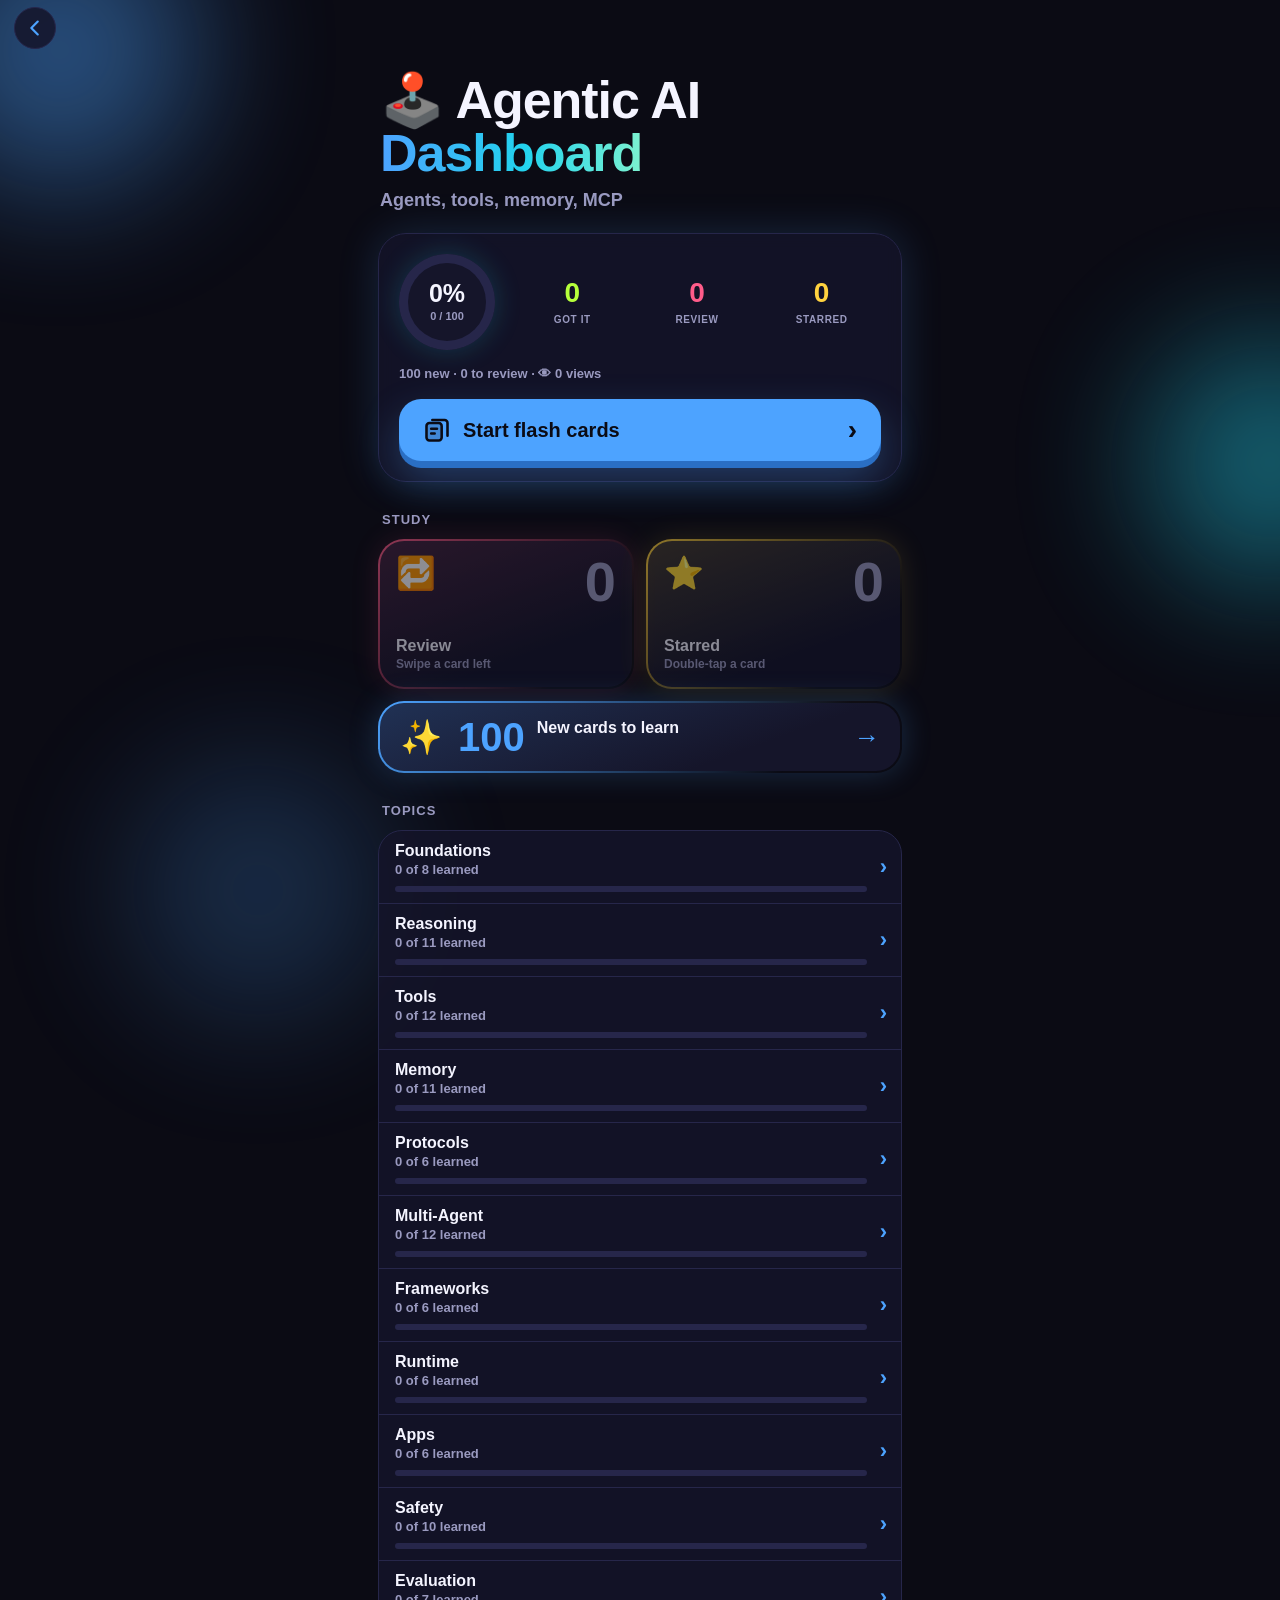
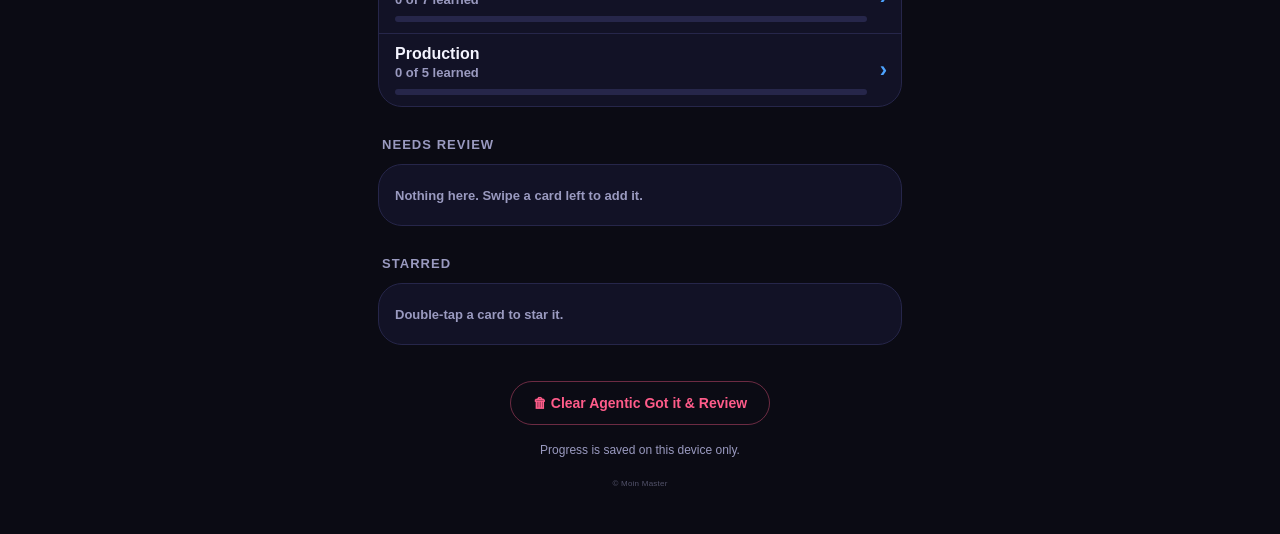
==== agentic/index.html @ 23fae5b1 "Add LLM Deck (100 cards)" ====
<!doctype html>
<html lang="en" class="hubhtml">
<head>
  <meta charset="utf-8">
  <meta name="viewport" content="width=device-width, initial-scale=1, viewport-fit=cover">
  <meta name="theme-color" content="#0b0b14">
  <meta name="apple-mobile-web-app-capable" content="yes">
  <meta name="mobile-web-app-capable" content="yes">
  <title>Agentic AI</title>
  <link rel="manifest" href="../manifest.json">
  <link rel="icon" href="../icon.svg" type="image/svg+xml">
  <link rel="apple-touch-icon" href="../icon.svg">
  <link rel="stylesheet" href="../style.css?v=19">
  <link rel="stylesheet" href="../hub.css?v=19">
</head>
<body class="hub has-navbar" data-deck="agentic" data-theme="blue">
  <div class="blob b1"></div>
  <div class="blob b2"></div>
  <div class="blob b3"></div>

  <header class="navbar">
    <a class="nav-back" href="../index.html" aria-label="Back to home">
      <svg viewBox="0 0 24 24" fill="none" stroke="currentColor" stroke-width="2.4" stroke-linecap="round" stroke-linejoin="round"><path d="M15 5l-7 7 7 7"/></svg>
    </a>
    <span class="nav-title">Agentic AI</span>
    <span></span>
  </header>

  <main class="app-main">
    <header class="large">
      <h1 class="hero">🕹️ Agentic AI <span class="grad">Dashboard</span></h1>
      <p class="sub">Agents, tools, memory, MCP</p>
    </header>

    <div class="summary">
      <div class="sum-top">
        <div id="ring" class="ring" style="--p:0%"><div><b id="bigPct">0%</b><span id="bigSub">0 / 0</span></div></div>
        <div class="nums">
          <div class="k"><b id="sKnown">0</b><span>Got it</span></div>
          <div class="r"><b id="sReview">0</b><span>Review</span></div>
          <div class="s"><b id="sStar">0</b><span>Starred</span></div>
        </div>
      </div>
      <p id="sumLine" class="sum-line"></p>
      <a id="cta" class="primary" href="agentic-flash-card.html"><span class="p-left"><svg class="p-ico" viewBox="0 0 24 24" fill="none" stroke="currentColor" stroke-width="2.2" stroke-linecap="round" stroke-linejoin="round" aria-hidden="true"><path d="M8 3.5h10.5A2.5 2.5 0 0 1 21 6v11"/><rect x="3" y="6" width="13" height="15" rx="2.5" fill="currentColor" fill-opacity=".18"/><path d="M7 11h5M7 15h3"/></svg><span id="ctaText">Start flash cards</span></span><span>›</span></a>
    </div>

    <h2 class="gh">Study</h2>
    <div class="study-grid">
      <a id="studyReview" class="stile" href="agentic-flash-card.html?mode=review" style="--c:#ff5c8a">
        <span class="s-emoji">🔁</span>
        <b id="reviewNum">0</b>
        <span class="s-label">Review</span>
        <em id="reviewHint">Swipe a card left</em>
      </a>
      <a id="studyStar" class="stile" href="agentic-flash-card.html?mode=starred" style="--c:#ffd23f">
        <span class="s-emoji">⭐</span>
        <b id="starNum">0</b>
        <span class="s-label">Starred</span>
        <em id="starHint">Double-tap a card</em>
      </a>
      <a id="studyNew" class="stile wide" href="agentic-flash-card.html" style="--c:#4da3ff">
        <span class="s-emoji">✨</span>
        <span class="s-mid"><b id="newNum">0</b><span class="s-label">New cards to learn</span></span>
        <span class="s-go">→</span>
      </a>
    </div>

    <h2 class="gh">Topics</h2>
    <div id="topics" class="group"></div>

    <h2 class="gh">Needs review</h2>
    <div id="reviewList" class="group"></div>

    <h2 class="gh">Starred</h2>
    <div id="starList" class="group"></div>

    <button id="clear" class="clear" type="button">🗑 Clear Agentic Got it &amp; Review</button>
    <p class="note">Progress is saved on this device only.</p>
    <footer class="foot">© Moin Master</footer>
  </main>

  <script src="../data/decks.js?v=19"></script>
  <script src="../data/agentic.js?v=19"></script>
  <script src="../dashboard.js?v=19"></script>
</body>
</html>
---- style.css ----
:root {
  --bg: #0b0b14;
  --card: #15152a;
  --card-edge: #26264a;
  --text: #f4f4ff;
  --muted: #9a9ac0;
  --purple: #a78bfa;
  --lime: #b6ff3b;
  --pink: #ff5c8a;
  --yellow: #ffd23f;
  --on-accent: #0b0b14;
  /* theme: decorative colours (blobs, headline gradient, main button, ring) */
  --t1: #a78bfa;
  --t2: #ff5c8a;
  --t3: #ffd23f;
  --cta: #b6ff3b;
  --cta-dark: #7fb81f;
  --ring: #b6ff3b;
}

/* amber theme (LLM) */
body[data-theme="amber"] {
  --purple: #ffb020;
  --t1: #ffb020;
  --t2: #ff7a45;
  --t3: #ffd966;
  --cta: #ffb020;
  --cta-dark: #b77700;
  --ring: #ff7a45;
}

/* blue theme (Agentic AI) */
body[data-theme="blue"] {
  --purple: #4da3ff;
  --t1: #4da3ff;
  --t2: #22d3ee;
  --t3: #7cf2d0;
  --cta: #4da3ff;
  --cta-dark: #2a6fc4;
  --ring: #22d3ee;
}

* { box-sizing: border-box; margin: 0; padding: 0; -webkit-tap-highlight-color: transparent; }

html, body {
  height: 100%;
  background: var(--bg);
  color: var(--text);
  font-family: -apple-system, BlinkMacSystemFont, "Segoe UI", Roboto, Inter, sans-serif;
  overflow: hidden;
}

/* top bar */
.top {
  position: fixed; top: 0; left: 0; right: 0; z-index: 10;
  padding: calc(env(safe-area-inset-top) + 12px) 20px 10px;
  background: linear-gradient(var(--bg) 70%, transparent);
}
.top-row { display: flex; justify-content: space-between; align-items: center; margin-bottom: 8px; }
.deck { font-weight: 800; font-size: 15px; letter-spacing: .04em; color: var(--purple); }
.counter { font-size: 13px; color: var(--muted); font-variant-numeric: tabular-nums; }
.bar { height: 6px; background: var(--card-edge); border-radius: 99px; overflow: hidden; }
.bar-fill {
  height: 100%; width: 0%;
  background: linear-gradient(90deg, var(--purple), var(--lime));
  border-radius: 99px; transition: width .3s ease;
}

/* vertical snap feed */
.feed {
  height: 100dvh;
  overflow-y: scroll;
  scroll-snap-type: y mandatory;
  scrollbar-width: none;
  overscroll-behavior: contain;
}
.feed::-webkit-scrollbar { display: none; }

.slide {
  height: 100dvh;
  scroll-snap-align: start;
  scroll-snap-stop: always;
  display: flex; align-items: center; justify-content: center;
  padding: calc(env(safe-area-inset-top) + 64px) 12px calc(env(safe-area-inset-bottom) + 22px);
}

.foot {
  position: fixed; left: 0; right: 0; bottom: calc(env(safe-area-inset-bottom) + 5px);
  z-index: 10; text-align: center; pointer-events: none;
  font-size: 8px; letter-spacing: .03em; color: var(--muted); opacity: .5;
}

.card {
  position: relative;
  display: flex; flex-direction: column;
  width: 100%; max-width: 520px; height: 100%;
  overflow-y: auto;
  background: var(--card);
  border: 1.5px solid var(--card-edge);
  border-radius: 28px;
  padding: 26px 22px 22px;
  box-shadow: 0 0 40px color-mix(in srgb, var(--purple) 14%, transparent);
  touch-action: pan-y;
  user-select: none; -webkit-user-select: none;
  transition: transform .25s ease, box-shadow .25s ease, border-color .25s ease;
  will-change: transform;
  scrollbar-width: none;
}
.card::-webkit-scrollbar { display: none; }
.card.dragging { transition: none; }
.card.right { border-color: var(--lime); box-shadow: 0 0 40px rgba(182, 255, 59, .3); }
.card.left  { border-color: var(--pink); box-shadow: 0 0 40px rgba(255, 92, 138, .3); }
.card.done  { opacity: .55; }

.tag {
  display: inline-block;
  font-size: 12px; font-weight: 700; letter-spacing: .05em; text-transform: uppercase;
  color: var(--bg); background: var(--purple);
  padding: 5px 12px; border-radius: 99px; margin-bottom: 16px;
}
.term { font-size: 32px; line-height: 1.12; font-weight: 800; margin-bottom: 18px; }

.label { font-size: 13px; font-weight: 800; letter-spacing: .05em; margin: 18px 0 8px; }
.label.why { color: var(--yellow); }
.label.eg  { color: var(--lime); }

.explain { font-size: 19px; line-height: 1.5; }
.example { list-style: none; }
.example li {
  position: relative; padding-left: 20px; margin-bottom: 10px;
  font-size: 17px; line-height: 1.45; color: #dcdcf5;
}
strong { color: var(--yellow); font-weight: 800; }
.example strong { color: var(--lime); }
.example li::before { content: "▸"; position: absolute; left: 0; color: var(--lime); }

.stamp {
  position: absolute; top: 18px; right: 18px;
  font-weight: 900; font-size: 15px; letter-spacing: .05em;
  padding: 4px 10px; border-radius: 10px; border: 2px solid; opacity: 0;
  transform: rotate(8deg); transition: opacity .15s;
}
.stamp.know { color: var(--lime); border-color: var(--lime); }
.stamp.again { color: var(--pink); border-color: var(--pink); left: 18px; right: auto; transform: rotate(-8deg); }
.card.right .stamp.know, .card.left .stamp.again { opacity: 1; }
.card.done.is-known .stamp.know, .card.done.is-review .stamp.again { opacity: 1; }

/* hints row */
.hints {
  display: flex; justify-content: space-between; align-items: center;
  margin-top: auto; padding-top: 20px; font-size: 13px; font-weight: 700; color: var(--muted);
}
.hints .l { color: var(--pink); }
.hints .r { color: var(--lime); }
.hints .u { color: var(--muted); }

/* end card */
.end { text-align: center; justify-content: center; }
.end .term { font-size: 28px; }
.stats { display: flex; gap: 12px; margin: 18px 0; }
.stat { flex: 1; border-radius: 18px; padding: 14px 8px; background: var(--bg); border: 1.5px solid var(--card-edge); }
.stat b { display: block; font-size: 30px; }
.stat.k b { color: var(--lime); }
.stat.r b { color: var(--pink); }
.stat span { font-size: 12px; color: var(--muted); font-weight: 700; }
.btn {
  display: block; width: 100%; margin-top: 10px; padding: 14px;
  font-size: 16px; font-weight: 800; border: 0; border-radius: 16px; cursor: pointer;
  background: var(--purple); color: var(--bg);
}
.btn.ghost { background: transparent; color: var(--text); border: 1.5px solid var(--card-edge); }
.btn[disabled] { opacity: .35; }

.msg { text-align: center; color: var(--muted); padding: 40vh 24px 0; font-size: 16px; }

@media (min-width: 700px) {
  .term { font-size: 36px; }
}

/* back link in deck header */
.deck-wrap { display: flex; align-items: center; gap: 12px; }
.back { color: var(--text); text-decoration: none; font-size: 20px; font-weight: 800; padding: 2px 8px 2px 0; }

/* star (double-tap) */
.tag-row { display: flex; align-items: center; justify-content: space-between; margin-bottom: 16px; }
.tag-row .tag { margin-bottom: 0; }
.star-badge { font-size: 22px; opacity: 0; transform: scale(.5); transition: opacity .2s, transform .2s; }
.card.starred .star-badge { opacity: 1; transform: scale(1); }
.card.starred { border-color: var(--yellow); }
.star-pop {
  position: absolute; top: 50%; left: 50%; font-size: 90px; pointer-events: none; z-index: 5;
  transform: translate(-50%, -50%) scale(.4); opacity: 0; animation: starpop .6s ease-out;
}
.star-pop.off { filter: grayscale(1); }
@keyframes starpop {
  0% { opacity: 0; transform: translate(-50%, -50%) scale(.4); }
  35% { opacity: 1; transform: translate(-50%, -50%) scale(1.15); }
  100% { opacity: 0; transform: translate(-50%, -60%) scale(1); }
}

.back {
  display: inline-grid; place-items: center; width: 40px; height: 40px; border-radius: 50%;
  color: var(--text); text-decoration: none; background: rgba(21,21,42,.85); border: 1.5px solid var(--card-edge);
}
.back svg { width: 22px; height: 22px; color: var(--cta); }
.back:active { transform: scale(.94); }

.tag-right { display: flex; align-items: center; gap: 10px; }
.views { font-size: 12px; font-weight: 800; color: var(--muted); padding: 4px 10px; border-radius: 99px; background: rgba(154,154,192,.14); }
.views.hide { display: none; }
.views i { font-style: normal; color: var(--text); }
---- hub.css ----
/* App shell (tab bar, nav, lists) + Gen-Z look: home (index.html) and dashboards (rag/index.html) */
html.hubhtml { height: auto; overflow-y: auto; }
body.hub { height: auto; min-height: 100%; overflow-y: auto; overflow-x: hidden; position: relative; -webkit-font-smoothing: antialiased; }
body.hub .foot { position: static; margin: 22px 0 6px; pointer-events: auto; }

/* floating colour blobs */
.blob { position: fixed; border-radius: 50%; filter: blur(70px); opacity: .45; z-index: 0; pointer-events: none; animation: float 14s ease-in-out infinite; }
.b1 { width: 280px; height: 280px; background: var(--t1); top: -90px; left: -80px; }
.b2 { width: 240px; height: 240px; background: var(--t2); top: 38%; right: -110px; animation-delay: -5s; }
.b3 { width: 260px; height: 260px; background: var(--cta); bottom: -120px; left: 10%; opacity: .22; animation-delay: -9s; }
@keyframes float { 0%,100% { transform: translate(0,0) scale(1); } 50% { transform: translate(24px,-30px) scale(1.12); } }
@media (prefers-reduced-motion: reduce) { .blob { animation: none; } }

.app-main {
  position: relative; z-index: 1; max-width: 560px; margin: 0 auto;
  padding: calc(env(safe-area-inset-top) + 28px) 18px calc(env(safe-area-inset-bottom) + 100px);
}
.has-navbar .app-main { padding-top: 14px; padding-bottom: calc(env(safe-area-inset-bottom) + 40px); }

/* big gradient headline */
.large { padding: 4px 2px 22px; }
.hero { font-size: clamp(38px, 11vw, 52px); line-height: 1.02; font-weight: 900; letter-spacing: -.02em; }
.grad { background: linear-gradient(90deg, var(--t1), var(--t2) 55%, var(--t3)); -webkit-background-clip: text; background-clip: text; color: transparent; }
.sub { color: var(--muted); font-size: 18px; font-weight: 600; margin-top: 10px; }

/* top navigation bar for pushed screens */
.navbar {
  position: sticky; top: 0; z-index: 20; display: grid; grid-template-columns: 1fr auto 1fr; align-items: center;
  padding: calc(env(safe-area-inset-top) + 6px) 14px 6px; min-height: 56px;
  background: transparent; border-bottom: 1px solid transparent;
  transition: background .2s ease, border-color .2s ease;
}
.navbar.scrolled {
  background: color-mix(in srgb, var(--bg) 78%, transparent);
  -webkit-backdrop-filter: blur(18px); backdrop-filter: blur(18px);
  border-bottom-color: var(--card-edge);
}
.nav-back {
  display: inline-grid; place-items: center; width: 42px; height: 42px; justify-self: start;
  border-radius: 50%; text-decoration: none; color: var(--text);
  background: rgba(21,21,42,.85); border: 1.5px solid var(--card-edge);
}
.nav-back svg { width: 22px; height: 22px; color: var(--cta); }
.nav-back:active { transform: scale(.94); }
.nav-title { font-size: 16px; font-weight: 800; letter-spacing: .02em; opacity: 0; transition: opacity .2s ease; }
.navbar.scrolled .nav-title { opacity: 1; }

/* section label */
.gh { font-size: 13px; font-weight: 800; letter-spacing: .08em; text-transform: uppercase; color: var(--muted); margin: 30px 4px 12px; }

/* glass summary card */
.summary {
  padding: 20px; border-radius: 28px;
  background: rgba(21,21,42,.85); border: 1.5px solid var(--card-edge);
  -webkit-backdrop-filter: blur(8px); backdrop-filter: blur(8px);
  box-shadow: 0 0 40px color-mix(in srgb, var(--t1) 18%, transparent);
}
.sum-top { display: flex; align-items: center; gap: 18px; }
.ring {
  --p: 0%; flex: none; position: relative; width: 96px; height: 96px; border-radius: 50%;
  display: grid; place-items: center;
  background: conic-gradient(var(--ring) var(--p), var(--card-edge) 0);
  box-shadow: 0 0 28px color-mix(in srgb, var(--ring) 20%, transparent);
}
.ring::before { content: ""; position: absolute; inset: 9px; border-radius: 50%; background: #15152a; }
.ring div { position: relative; text-align: center; }
.ring b { display: block; font-size: 25px; font-weight: 900; line-height: 1.05; }
.ring span { font-size: 11px; color: var(--muted); font-weight: 700; }
.nums { flex: 1; display: grid; grid-template-columns: repeat(3, 1fr); gap: 6px; text-align: center; }
.nums b { display: block; font-size: 28px; font-weight: 900; font-variant-numeric: tabular-nums; }
.nums span { font-size: 10px; font-weight: 800; letter-spacing: .06em; text-transform: uppercase; color: var(--muted); }
.nums .k b { color: var(--lime); }
.nums .r b { color: var(--pink); }
.nums .s b { color: var(--yellow); }
.sum-line { color: var(--muted); font-size: 13px; font-weight: 600; margin: 16px 0 18px; }

/* chunky lime button */
.primary {
  display: flex; align-items: center; justify-content: space-between; min-height: 62px; padding: 0 24px; border-radius: 22px;
  background: var(--cta); color: #0b0b14; text-decoration: none; font-size: 20px; font-weight: 900;
  box-shadow: 0 7px 0 var(--cta-dark), 0 18px 40px color-mix(in srgb, var(--cta) 30%, transparent);
  transition: transform .12s ease, box-shadow .12s ease;
}
.primary > span:last-child { font-size: 28px; line-height: 1; }
.p-left { display: flex; align-items: center; gap: 12px; min-width: 0; }
.p-ico { flex: none; width: 28px; height: 28px; }
.primary:active { transform: translateY(6px); box-shadow: 0 1px 0 var(--cta-dark), 0 8px 20px color-mix(in srgb, var(--cta) 22%, transparent); }

/* track tiles */
.tracks { display: flex; flex-direction: column; gap: 18px; }
.track {
  --accent: var(--purple);
  position: relative; display: block; padding: 18px; border-radius: 28px; text-decoration: none; color: var(--text);
  background: linear-gradient(var(--card), var(--card)) padding-box, linear-gradient(135deg, var(--accent), transparent 85%) border-box;
  border: 2px solid transparent;
  box-shadow: 0 0 36px color-mix(in srgb, var(--accent) 24%, transparent);
  transition: transform .12s ease;
}
.track:active { transform: scale(.98); }
.track.soon { opacity: .6; box-shadow: none; background: var(--card); border: 1.5px dashed var(--card-edge); }
.t-head { display: flex; align-items: center; gap: 14px; }
.t-badge {
  flex: none; width: 54px; height: 54px; border-radius: 19px; display: grid; place-items: center; font-size: 29px;
  background: color-mix(in srgb, var(--accent) 22%, var(--bg));
  border: 1.5px solid color-mix(in srgb, var(--accent) 55%, transparent);
}
.t-title { flex: 1; min-width: 0; display: flex; flex-direction: column; gap: 2px; }
.t-title b { font-size: 23px; font-weight: 900; }
.t-title small { color: var(--muted); font-size: 13px; }
.t-go { font-size: 21px; font-weight: 900; color: var(--accent); }
.t-bar { height: 8px; border-radius: 99px; background: var(--card-edge); overflow: hidden; margin: 16px 0 12px; }
.t-bar i { display: block; height: 100%; border-radius: 99px; background: var(--accent); }
.t-chips { display: flex; flex-wrap: wrap; gap: 6px; }
.t-chips span {
  font-size: 11px; font-weight: 700; padding: 4px 10px; border-radius: 99px; color: var(--text);
  background: color-mix(in srgb, var(--accent) 14%, transparent); border: 1px solid color-mix(in srgb, var(--accent) 35%, transparent);
}
.t-meta { margin-top: 12px; font-size: 12px; font-weight: 800; color: var(--accent); }
.track.soon .t-meta { color: var(--muted); }
.sticker {
  position: absolute; top: -10px; right: 18px; font-size: 11px; font-weight: 900; letter-spacing: .06em;
  padding: 4px 10px; border-radius: 10px; background: var(--yellow); color: #0b0b14; transform: rotate(4deg);
}

/* how it works tiles */
.how { display: grid; grid-template-columns: repeat(2, 1fr); gap: 10px; }
.how div { text-align: center; padding: 16px 6px; border-radius: 22px; background: rgba(21,21,42,.85); border: 1.5px solid var(--card-edge); }
.how i { display: block; font-style: normal; font-size: 28px; margin-bottom: 6px; }
.how b { display: block; font-size: 14px; font-weight: 800; }
.how span { font-size: 12px; color: var(--muted); }

/* glass list rows (study, topics, review, starred) */
.group { border-radius: 24px; overflow: hidden; background: rgba(21,21,42,.85); border: 1.5px solid var(--card-edge); }
.row {
  display: flex; align-items: center; gap: 13px; width: 100%; min-height: 60px; padding: 11px 14px 11px 16px;
  color: var(--text); text-decoration: none; background: none; border: 0; border-bottom: 1px solid var(--card-edge);
  font: inherit; text-align: left; cursor: pointer;
}
.row:last-child { border-bottom: 0; }
a.row:active { background: rgba(167,139,250,.12); }
.ico {
  flex: none; width: 38px; height: 38px; border-radius: 13px; display: grid; place-items: center; font-size: 21px;
  background: color-mix(in srgb, var(--c, var(--purple)) 22%, var(--bg));
  border: 1.5px solid color-mix(in srgb, var(--c, var(--purple)) 50%, transparent);
}
.tx { flex: 1; min-width: 0; display: flex; flex-direction: column; gap: 2px; }
.tx b { font-size: 16px; font-weight: 800; }
.tx small { font-size: 13px; color: var(--muted); font-weight: 600; }
.chev { color: var(--purple); font-size: 22px; font-weight: 800; line-height: 1; }
.row.off { opacity: .35; pointer-events: none; }
.row-bar { display: block; height: 6px; border-radius: 99px; background: var(--card-edge); overflow: hidden; margin-top: 7px; }
.row-bar i { display: block; height: 100%; border-radius: 99px; background: linear-gradient(90deg, var(--t1), var(--ring)); }

/* clear button */
.clear {
  display: block; margin: 36px auto 0; min-height: 44px; padding: 0 22px; border-radius: 99px; cursor: pointer;
  font-size: 14px; font-weight: 800; color: var(--pink); background: transparent; border: 1.5px solid rgba(255,92,138,.4);
}
.clear:active { transform: scale(.96); }

.empty-state { text-align: center; color: var(--muted); padding: 60px 24px; font-weight: 600; }
.empty-state i { display: block; font-style: normal; font-size: 48px; margin-bottom: 10px; }
.empty-state b { display: block; color: var(--text); font-size: 20px; font-weight: 900; margin-bottom: 4px; }
.note { text-align: center; color: var(--muted); font-size: 12px; margin-top: 18px; }
.view[hidden] { display: none; }

/* bottom tab bar */
.tabbar {
  position: fixed; left: 0; right: 0; bottom: 0; z-index: 30; display: flex; justify-content: center;
  padding-bottom: env(safe-area-inset-bottom);
  background: color-mix(in srgb, var(--bg) 78%, transparent);
  -webkit-backdrop-filter: blur(20px); backdrop-filter: blur(20px);
  border-top: 1.5px solid var(--card-edge);
}
.tabbar-in { display: flex; width: 100%; max-width: 560px; }
.tab {
  position: relative; flex: 1; min-height: 60px; display: flex; flex-direction: column; align-items: center; justify-content: center; gap: 3px;
  background: none; border: 0; cursor: pointer; font: inherit; font-size: 11px; font-weight: 800; letter-spacing: .03em; color: var(--muted);
}
.tab svg { width: 25px; height: 25px; fill: none; stroke: currentColor; stroke-width: 1.9; stroke-linecap: round; stroke-linejoin: round; }
.tab.on { color: var(--lime); }
.tab.on svg { filter: drop-shadow(0 0 8px rgba(182,255,59,.55)); }
.tab.on svg.fillable { fill: currentColor; }
.tab.on::before { content: ""; position: absolute; top: -1.5px; left: 30%; right: 30%; height: 3px; border-radius: 99px; background: var(--lime); box-shadow: 0 0 12px var(--lime); }
.badge {
  position: absolute; top: 7px; left: calc(50% + 6px); min-width: 18px; height: 18px; padding: 0 5px; border-radius: 99px;
  background: var(--pink); color: #fff; font-size: 11px; font-weight: 900; display: grid; place-items: center;
}
.badge[hidden] { display: none; }

/* study tiles (rag dashboard) */
.study-grid { display: grid; grid-template-columns: 1fr 1fr; gap: 12px; }
.stile {
  --c: var(--purple);
  position: relative; display: grid; grid-template-columns: auto 1fr; grid-template-rows: auto 1fr auto auto; grid-template-areas: "emoji num" ". ." "label label" "hint hint"; column-gap: 8px; min-height: 150px; padding: 16px; border-radius: 26px;
  text-decoration: none; color: var(--text); overflow: hidden;
  background: linear-gradient(160deg, color-mix(in srgb, var(--c) 20%, var(--card)), var(--card) 70%) padding-box,
              linear-gradient(135deg, var(--c), transparent 80%) border-box;
  border: 2px solid transparent;
  box-shadow: 0 0 30px color-mix(in srgb, var(--c) 22%, transparent);
  transition: transform .12s ease;
}
.stile:active { transform: scale(.97); }
.s-emoji { grid-area: emoji; font-size: 32px; line-height: 1; }
.stile b { grid-area: num; justify-self: end; align-self: start; font-size: 56px; font-weight: 900; line-height: .9; color: var(--c); font-variant-numeric: tabular-nums; }
.s-label { grid-area: label; font-size: 16px; font-weight: 800; }
.stile em { grid-area: hint; font-style: normal; font-size: 12px; font-weight: 700; color: var(--muted); margin-top: 2px; }
.stile.wide { grid-column: 1 / -1; display: flex; flex-direction: row; align-items: center; gap: 16px; min-height: 0; padding: 16px 20px; }
.stile.wide .s-emoji { margin: 0; font-size: 34px; }
.stile.wide .s-mid { flex: 1; display: flex; align-items: baseline; gap: 12px; }
.stile.wide b { font-size: 40px; justify-self: auto; }
.s-go { font-size: 26px; font-weight: 900; color: var(--c); }
.stile.off { opacity: .55; pointer-events: none; }
.stile.off b { color: var(--muted); }
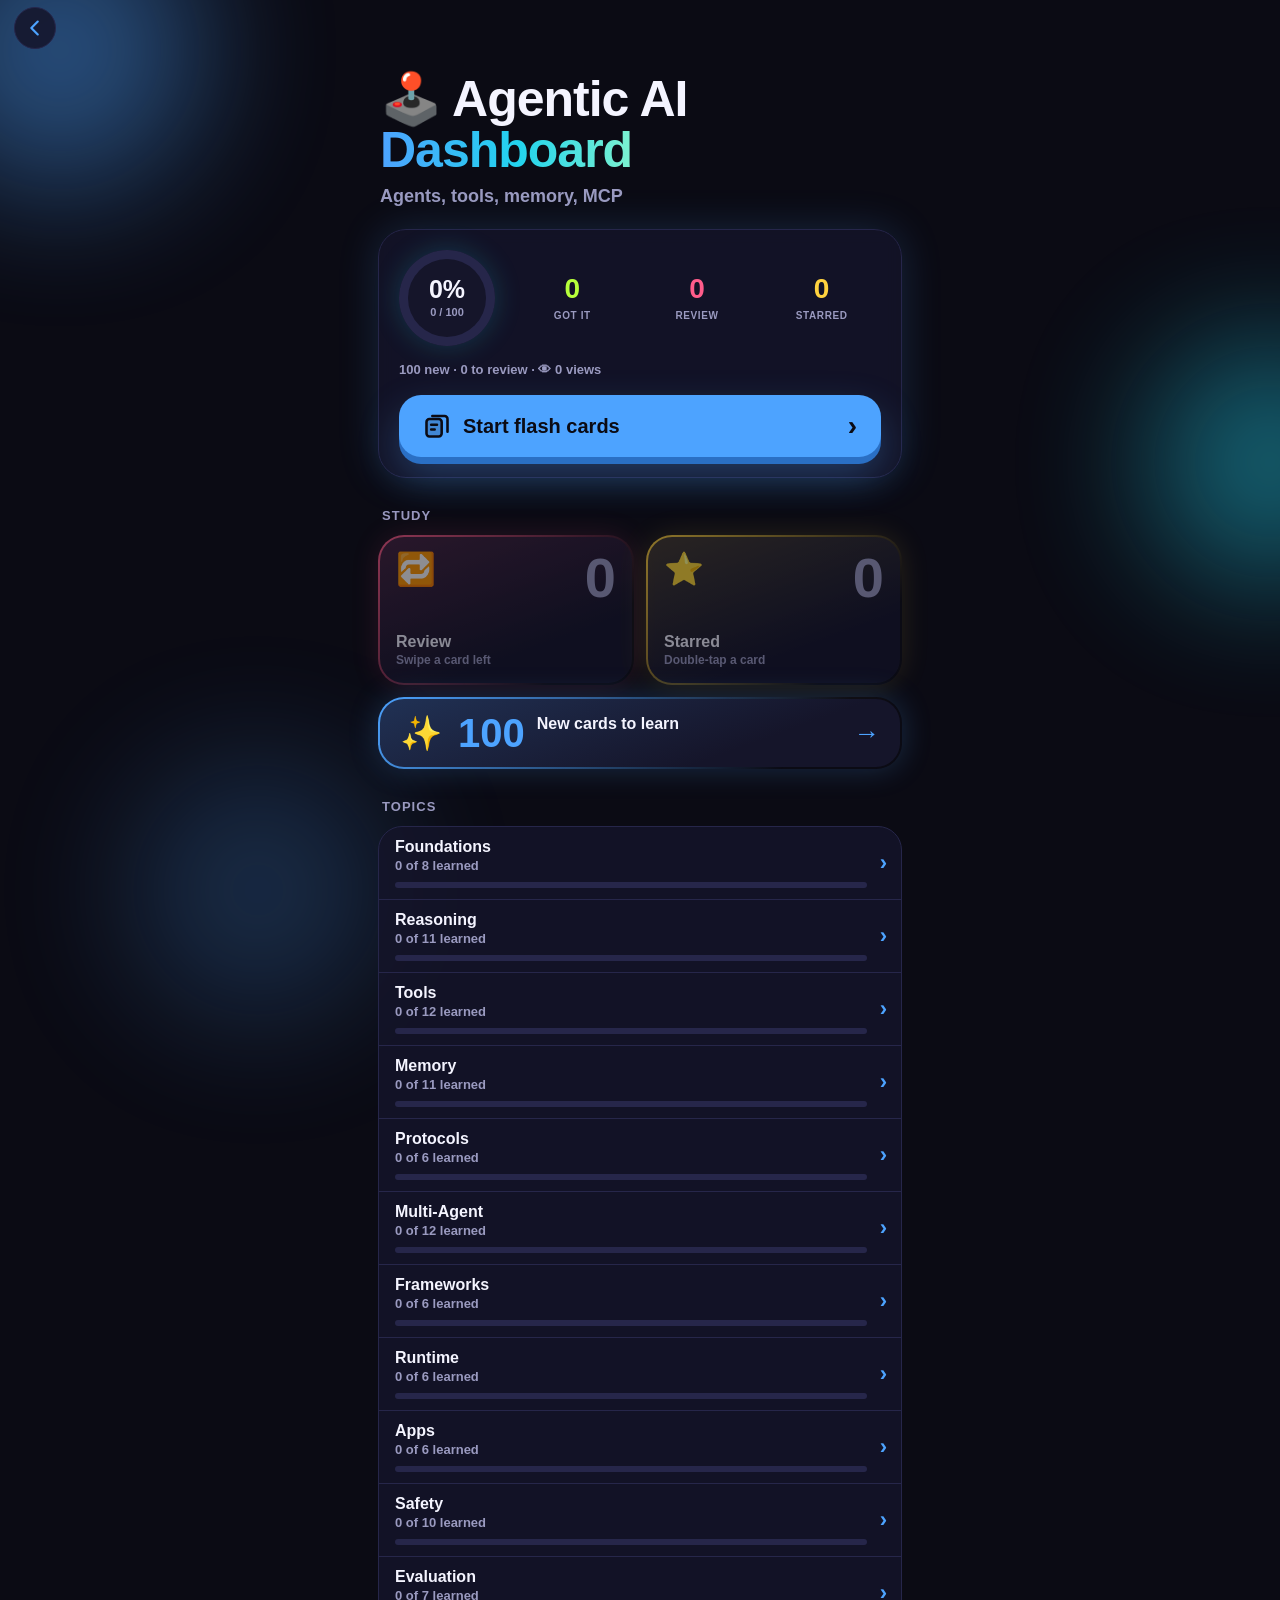
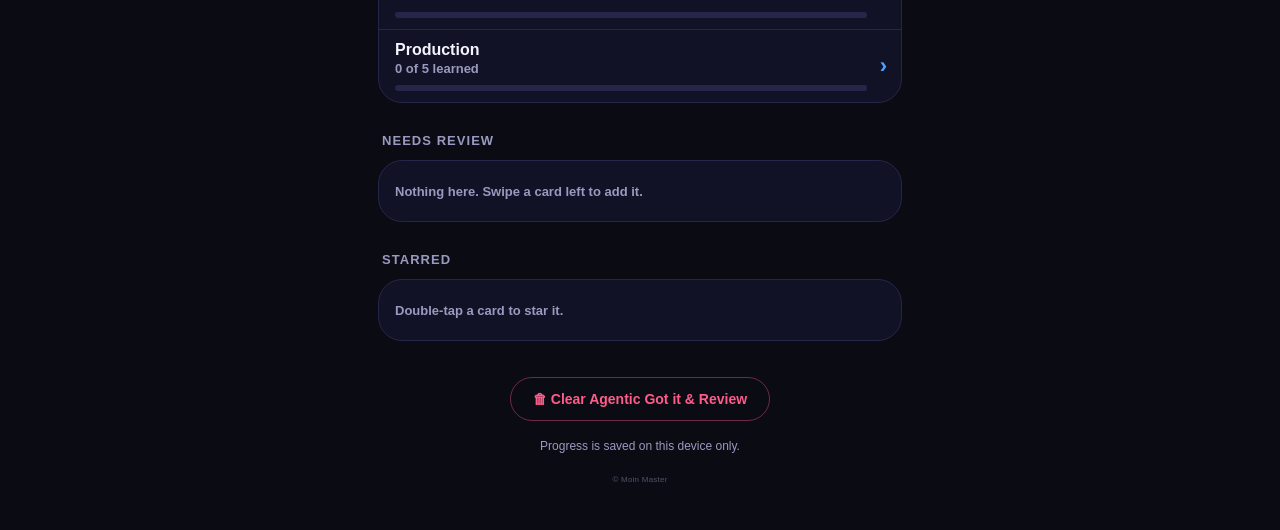
==== commit 09c1bebb: "Add big bordered logo in front of the home headline Co-Authored-By: Claude Sonnet 5.5 <noreply@anthr" ====
--- a/agentic/index.html
+++ b/agentic/index.html
@@ -9,9 +9,9 @@
   <title>Agentic AI</title>
   <link rel="manifest" href="../manifest.json">
   <link rel="icon" href="../icon.svg" type="image/svg+xml">
-  <link rel="apple-touch-icon" href="../icon.svg">
-  <link rel="stylesheet" href="../style.css?v=19">
-  <link rel="stylesheet" href="../hub.css?v=19">
+  <link rel="apple-touch-icon" href="../icons/icon-180.png">
+  <link rel="stylesheet" href="../style/style.css?v=27">
+  <link rel="stylesheet" href="../style/hub.css?v=27">
 </head>
 <body class="hub has-navbar" data-deck="agentic" data-theme="blue">
   <div class="blob b1"></div>
@@ -80,8 +80,8 @@
     <footer class="foot">© Moin Master</footer>
   </main>
 
-  <script src="../data/decks.js?v=19"></script>
-  <script src="../data/agentic.js?v=19"></script>
-  <script src="../dashboard.js?v=19"></script>
+  <script src="../data/decks.js?v=27"></script>
+  <script src="../data/agentic.js?v=27"></script>
+  <script src="../js/dashboard.js?v=27"></script>
 </body>
 </html>
--- a/style/style.css
+++ b/style/style.css
@@ -0,0 +1,211 @@
+:root {
+  --bg: #0b0b14;
+  --card: #15152a;
+  --card-edge: #26264a;
+  --text: #f4f4ff;
+  --muted: #9a9ac0;
+  --purple: #a78bfa;
+  --lime: #b6ff3b;
+  --pink: #ff5c8a;
+  --yellow: #ffd23f;
+  --on-accent: #0b0b14;
+  /* theme: decorative colours (blobs, headline gradient, main button, ring) */
+  --t1: #a78bfa;
+  --t2: #ff5c8a;
+  --t3: #ffd23f;
+  --cta: #b6ff3b;
+  --cta-dark: #7fb81f;
+  --ring: #b6ff3b;
+}
+
+/* amber theme (LLM) */
+body[data-theme="amber"] {
+  --purple: #ffb020;
+  --t1: #ffb020;
+  --t2: #ff7a45;
+  --t3: #ffd966;
+  --cta: #ffb020;
+  --cta-dark: #b77700;
+  --ring: #ff7a45;
+}
+
+/* blue theme (Agentic AI) */
+body[data-theme="blue"] {
+  --purple: #4da3ff;
+  --t1: #4da3ff;
+  --t2: #22d3ee;
+  --t3: #7cf2d0;
+  --cta: #4da3ff;
+  --cta-dark: #2a6fc4;
+  --ring: #22d3ee;
+}
+
+* { box-sizing: border-box; margin: 0; padding: 0; -webkit-tap-highlight-color: transparent; }
+
+html, body {
+  height: 100%;
+  background: var(--bg);
+  color: var(--text);
+  font-family: -apple-system, BlinkMacSystemFont, "Segoe UI", Roboto, Inter, sans-serif;
+  overflow: hidden;
+}
+
+/* top bar */
+.top {
+  position: fixed; top: 0; left: 0; right: 0; z-index: 10;
+  padding: calc(env(safe-area-inset-top) + 12px) 20px 10px;
+  background: linear-gradient(var(--bg) 70%, transparent);
+}
+.top-row { display: flex; justify-content: space-between; align-items: center; margin-bottom: 8px; }
+.deck { font-weight: 800; font-size: 15px; letter-spacing: .04em; color: var(--purple); }
+.counter { font-size: 13px; color: var(--muted); font-variant-numeric: tabular-nums; }
+.bar { height: 6px; background: var(--card-edge); border-radius: 99px; overflow: hidden; }
+.bar-fill {
+  height: 100%; width: 0%;
+  background: linear-gradient(90deg, var(--purple), var(--lime));
+  border-radius: 99px; transition: width .3s ease;
+}
+
+/* vertical snap feed */
+.feed {
+  height: 100dvh;
+  overflow-y: scroll;
+  scroll-snap-type: y mandatory;
+  scrollbar-width: none;
+  overscroll-behavior: contain;
+}
+.feed::-webkit-scrollbar { display: none; }
+
+.slide {
+  height: 100dvh;
+  scroll-snap-align: start;
+  scroll-snap-stop: always;
+  display: flex; align-items: center; justify-content: center;
+  padding: calc(env(safe-area-inset-top) + 64px) 12px calc(env(safe-area-inset-bottom) + 22px);
+}
+
+.foot {
+  position: fixed; left: 0; right: 0; bottom: calc(env(safe-area-inset-bottom) + 5px);
+  z-index: 10; text-align: center; pointer-events: none;
+  font-size: 8px; letter-spacing: .03em; color: var(--muted); opacity: .5;
+}
+
+.card {
+  position: relative;
+  display: flex; flex-direction: column;
+  width: 100%; max-width: 520px; height: 100%;
+  overflow-y: auto;
+  background: var(--card);
+  border: 1.5px solid var(--card-edge);
+  border-radius: 28px;
+  padding: 26px 22px 22px;
+  box-shadow: 0 0 40px color-mix(in srgb, var(--purple) 14%, transparent);
+  touch-action: pan-y;
+  user-select: none; -webkit-user-select: none;
+  transition: transform .25s ease, box-shadow .25s ease, border-color .25s ease;
+  will-change: transform;
+  scrollbar-width: none;
+}
+.card::-webkit-scrollbar { display: none; }
+.card.dragging { transition: none; }
+.card.right { border-color: var(--lime); box-shadow: 0 0 40px rgba(182, 255, 59, .3); }
+.card.left  { border-color: var(--pink); box-shadow: 0 0 40px rgba(255, 92, 138, .3); }
+.card.done  { opacity: .55; }
+
+.tag {
+  display: inline-block;
+  font-size: 12px; font-weight: 700; letter-spacing: .05em; text-transform: uppercase;
+  color: var(--bg); background: var(--purple);
+  padding: 5px 12px; border-radius: 99px; margin-bottom: 16px;
+}
+.term { font-size: 32px; line-height: 1.12; font-weight: 800; margin-bottom: 18px; }
+
+.label { font-size: 13px; font-weight: 800; letter-spacing: .05em; margin: 18px 0 8px; }
+.label.why { color: var(--yellow); }
+.label.eg  { color: var(--lime); }
+
+.explain { font-size: 19px; line-height: 1.5; }
+.example { list-style: none; }
+.example li {
+  position: relative; padding-left: 20px; margin-bottom: 10px;
+  font-size: 17px; line-height: 1.45; color: #dcdcf5;
+}
+strong { color: var(--yellow); font-weight: 800; }
+.example strong { color: var(--lime); }
+.example li::before { content: "▸"; position: absolute; left: 0; color: var(--lime); }
+
+.stamp {
+  position: absolute; top: 18px; right: 18px;
+  font-weight: 900; font-size: 15px; letter-spacing: .05em;
+  padding: 4px 10px; border-radius: 10px; border: 2px solid; opacity: 0;
+  transform: rotate(8deg); transition: opacity .15s;
+}
+.stamp.know { color: var(--lime); border-color: var(--lime); }
+.stamp.again { color: var(--pink); border-color: var(--pink); left: 18px; right: auto; transform: rotate(-8deg); }
+.card.right .stamp.know, .card.left .stamp.again { opacity: 1; }
+.card.done.is-known .stamp.know, .card.done.is-review .stamp.again { opacity: 1; }
+
+/* hints row */
+.hints {
+  display: flex; justify-content: space-between; align-items: center;
+  margin-top: auto; padding-top: 20px; font-size: 13px; font-weight: 700; color: var(--muted);
+}
+.hints .l { color: var(--pink); }
+.hints .r { color: var(--lime); }
+.hints .u { color: var(--muted); }
+
+/* end card */
+.end { text-align: center; justify-content: center; }
+.end .term { font-size: 28px; }
+.stats { display: flex; gap: 12px; margin: 18px 0; }
+.stat { flex: 1; border-radius: 18px; padding: 14px 8px; background: var(--bg); border: 1.5px solid var(--card-edge); }
+.stat b { display: block; font-size: 30px; }
+.stat.k b { color: var(--lime); }
+.stat.r b { color: var(--pink); }
+.stat span { font-size: 12px; color: var(--muted); font-weight: 700; }
+.btn {
+  display: block; width: 100%; margin-top: 10px; padding: 14px;
+  font-size: 16px; font-weight: 800; border: 0; border-radius: 16px; cursor: pointer;
+  background: var(--purple); color: var(--bg);
+}
+.btn.ghost { background: transparent; color: var(--text); border: 1.5px solid var(--card-edge); }
+.btn[disabled] { opacity: .35; }
+
+.msg { text-align: center; color: var(--muted); padding: 40vh 24px 0; font-size: 16px; }
+
+@media (min-width: 700px) {
+  .term { font-size: 36px; }
+}
+
+/* back link in deck header */
+.deck-wrap { display: flex; align-items: center; gap: 12px; }
+.back { color: var(--text); text-decoration: none; font-size: 20px; font-weight: 800; padding: 2px 8px 2px 0; }
+
+/* star (double-tap) */
+.tag-row { display: flex; align-items: center; justify-content: space-between; margin-bottom: 16px; }
+.tag-row .tag { margin-bottom: 0; }
+.star-badge { font-size: 22px; opacity: 0; transform: scale(.5); transition: opacity .2s, transform .2s; }
+.card.starred .star-badge { opacity: 1; transform: scale(1); }
+.card.starred { border-color: var(--yellow); }
+.star-pop {
+  position: absolute; top: 50%; left: 50%; font-size: 90px; pointer-events: none; z-index: 5;
+  transform: translate(-50%, -50%) scale(.4); opacity: 0; animation: starpop .6s ease-out;
+}
+.star-pop.off { filter: grayscale(1); }
+@keyframes starpop {
+  0% { opacity: 0; transform: translate(-50%, -50%) scale(.4); }
+  35% { opacity: 1; transform: translate(-50%, -50%) scale(1.15); }
+  100% { opacity: 0; transform: translate(-50%, -60%) scale(1); }
+}
+
+.back {
+  display: inline-grid; place-items: center; width: 40px; height: 40px; border-radius: 50%;
+  color: var(--text); text-decoration: none; background: rgba(21,21,42,.85); border: 1.5px solid var(--card-edge);
+}
+.back svg { width: 22px; height: 22px; color: var(--cta); }
+.back:active { transform: scale(.94); }
+
+.tag-right { display: flex; align-items: center; gap: 10px; }
+.views { font-size: 12px; font-weight: 800; color: var(--muted); padding: 4px 10px; border-radius: 99px; background: rgba(154,154,192,.14); }
+.views.hide { display: none; }
+.views i { font-style: normal; color: var(--text); }
--- a/style/hub.css
+++ b/style/hub.css
@@ -0,0 +1,223 @@
+/* App shell (tab bar, nav, lists) + Gen-Z look: home (index.html) and dashboards (rag/index.html) */
+html.hubhtml { height: auto; overflow-y: auto; }
+body.hub { height: auto; min-height: 100%; overflow-y: auto; overflow-x: hidden; position: relative; -webkit-font-smoothing: antialiased; }
+body.hub .foot { position: static; margin: 22px 0 6px; pointer-events: auto; }
+
+/* floating colour blobs */
+.blob { position: fixed; border-radius: 50%; filter: blur(70px); opacity: .45; z-index: 0; pointer-events: none; animation: float 14s ease-in-out infinite; }
+.b1 { width: 280px; height: 280px; background: var(--t1); top: -90px; left: -80px; }
+.b2 { width: 240px; height: 240px; background: var(--t2); top: 38%; right: -110px; animation-delay: -5s; }
+.b3 { width: 260px; height: 260px; background: var(--cta); bottom: -120px; left: 10%; opacity: .22; animation-delay: -9s; }
+@keyframes float { 0%,100% { transform: translate(0,0) scale(1); } 50% { transform: translate(24px,-30px) scale(1.12); } }
+@media (prefers-reduced-motion: reduce) { .blob { animation: none; } }
+
+.app-main {
+  position: relative; z-index: 1; max-width: 560px; margin: 0 auto;
+  padding: calc(env(safe-area-inset-top) + 28px) 18px calc(env(safe-area-inset-bottom) + 100px);
+}
+.has-navbar .app-main { padding-top: 14px; padding-bottom: calc(env(safe-area-inset-bottom) + 40px); }
+
+/* big gradient headline */
+.large { padding: 4px 2px 22px; }
+.hero { font-size: clamp(30px, 8.8vw, 50px); line-height: 1.02; font-weight: 900; letter-spacing: -.02em; }
+.grad { background: linear-gradient(90deg, var(--t1), var(--t2) 55%, var(--t3)); -webkit-background-clip: text; background-clip: text; color: transparent; }
+.sub { color: var(--muted); font-size: 18px; font-weight: 600; margin-top: 10px; }
+
+/* top navigation bar for pushed screens */
+.navbar {
+  position: sticky; top: 0; z-index: 20; display: grid; grid-template-columns: 1fr auto 1fr; align-items: center;
+  padding: calc(env(safe-area-inset-top) + 6px) 14px 6px; min-height: 56px;
+  background: transparent; border-bottom: 1px solid transparent;
+  transition: background .2s ease, border-color .2s ease;
+}
+.navbar.scrolled {
+  background: color-mix(in srgb, var(--bg) 78%, transparent);
+  -webkit-backdrop-filter: blur(18px); backdrop-filter: blur(18px);
+  border-bottom-color: var(--card-edge);
+}
+.nav-back {
+  display: inline-grid; place-items: center; width: 42px; height: 42px; justify-self: start;
+  border-radius: 50%; text-decoration: none; color: var(--text);
+  background: rgba(21,21,42,.85); border: 1.5px solid var(--card-edge);
+}
+.nav-back svg { width: 22px; height: 22px; color: var(--cta); }
+.nav-back:active { transform: scale(.94); }
+.nav-title { font-size: 16px; font-weight: 800; letter-spacing: .02em; opacity: 0; transition: opacity .2s ease; }
+.navbar.scrolled .nav-title { opacity: 1; }
+
+/* section label */
+.gh { font-size: 13px; font-weight: 800; letter-spacing: .08em; text-transform: uppercase; color: var(--muted); margin: 30px 4px 12px; }
+
+/* glass summary card */
+.summary {
+  padding: 20px; border-radius: 28px;
+  background: rgba(21,21,42,.85); border: 1.5px solid var(--card-edge);
+  -webkit-backdrop-filter: blur(8px); backdrop-filter: blur(8px);
+  box-shadow: 0 0 40px color-mix(in srgb, var(--t1) 18%, transparent);
+}
+.sum-top { display: flex; align-items: center; gap: 18px; }
+.ring {
+  --p: 0%; flex: none; position: relative; width: 96px; height: 96px; border-radius: 50%;
+  display: grid; place-items: center;
+  background: conic-gradient(var(--ring) var(--p), var(--card-edge) 0);
+  box-shadow: 0 0 28px color-mix(in srgb, var(--ring) 20%, transparent);
+}
+.ring::before { content: ""; position: absolute; inset: 9px; border-radius: 50%; background: #15152a; }
+.ring div { position: relative; text-align: center; }
+.ring b { display: block; font-size: 25px; font-weight: 900; line-height: 1.05; }
+.ring span { font-size: 11px; color: var(--muted); font-weight: 700; }
+.nums { flex: 1; display: grid; grid-template-columns: repeat(3, 1fr); gap: 6px; text-align: center; }
+.nums b { display: block; font-size: 28px; font-weight: 900; font-variant-numeric: tabular-nums; }
+.nums span { font-size: 10px; font-weight: 800; letter-spacing: .06em; text-transform: uppercase; color: var(--muted); }
+.nums .k b { color: var(--lime); }
+.nums .r b { color: var(--pink); }
+.nums .s b { color: var(--yellow); }
+.sum-line { color: var(--muted); font-size: 13px; font-weight: 600; margin: 16px 0 18px; }
+
+/* chunky lime button */
+.primary {
+  display: flex; align-items: center; justify-content: space-between; min-height: 62px; padding: 0 24px; border-radius: 22px;
+  background: var(--cta); color: #0b0b14; text-decoration: none; font-size: 20px; font-weight: 900;
+  box-shadow: 0 7px 0 var(--cta-dark), 0 18px 40px color-mix(in srgb, var(--cta) 30%, transparent);
+  transition: transform .12s ease, box-shadow .12s ease;
+}
+.primary > span:last-child { font-size: 28px; line-height: 1; }
+.p-left { display: flex; align-items: center; gap: 12px; min-width: 0; }
+.p-ico { flex: none; width: 28px; height: 28px; }
+.primary:active { transform: translateY(6px); box-shadow: 0 1px 0 var(--cta-dark), 0 8px 20px color-mix(in srgb, var(--cta) 22%, transparent); }
+
+/* track tiles */
+.tracks { display: flex; flex-direction: column; gap: 18px; }
+.track {
+  --accent: var(--purple);
+  position: relative; display: block; padding: 18px; border-radius: 28px; text-decoration: none; color: var(--text);
+  background: linear-gradient(var(--card), var(--card)) padding-box, linear-gradient(135deg, var(--accent), transparent 85%) border-box;
+  border: 2px solid transparent;
+  box-shadow: 0 0 36px color-mix(in srgb, var(--accent) 24%, transparent);
+  transition: transform .12s ease;
+}
+.track:active { transform: scale(.98); }
+.track.soon { opacity: .6; box-shadow: none; background: var(--card); border: 1.5px dashed var(--card-edge); }
+.t-head { display: flex; align-items: center; gap: 14px; }
+.t-badge {
+  flex: none; width: 54px; height: 54px; border-radius: 19px; display: grid; place-items: center; font-size: 29px;
+  background: color-mix(in srgb, var(--accent) 22%, var(--bg));
+  border: 1.5px solid color-mix(in srgb, var(--accent) 55%, transparent);
+}
+.t-title { flex: 1; min-width: 0; display: flex; flex-direction: column; gap: 2px; }
+.t-title b { font-size: 23px; font-weight: 900; }
+.t-title small { color: var(--muted); font-size: 13px; }
+.t-go { font-size: 21px; font-weight: 900; color: var(--accent); }
+.t-bar { height: 8px; border-radius: 99px; background: var(--card-edge); overflow: hidden; margin: 16px 0 12px; }
+.t-bar i { display: block; height: 100%; border-radius: 99px; background: var(--accent); }
+.t-chips { display: flex; flex-wrap: wrap; gap: 6px; }
+.t-chips span {
+  font-size: 11px; font-weight: 700; padding: 4px 10px; border-radius: 99px; color: var(--text);
+  background: color-mix(in srgb, var(--accent) 14%, transparent); border: 1px solid color-mix(in srgb, var(--accent) 35%, transparent);
+}
+.t-meta { margin-top: 12px; font-size: 12px; font-weight: 800; color: var(--accent); }
+.track.soon .t-meta { color: var(--muted); }
+.sticker {
+  position: absolute; top: -10px; right: 18px; font-size: 11px; font-weight: 900; letter-spacing: .06em;
+  padding: 4px 10px; border-radius: 10px; background: var(--yellow); color: #0b0b14; transform: rotate(4deg);
+}
+
+/* how it works tiles */
+.how { display: grid; grid-template-columns: repeat(2, 1fr); gap: 10px; }
+.how div { text-align: center; padding: 16px 6px; border-radius: 22px; background: rgba(21,21,42,.85); border: 1.5px solid var(--card-edge); }
+.how i { display: block; font-style: normal; font-size: 28px; margin-bottom: 6px; }
+.how b { display: block; font-size: 14px; font-weight: 800; }
+.how span { font-size: 12px; color: var(--muted); }
+
+/* glass list rows (study, topics, review, starred) */
+.group { border-radius: 24px; overflow: hidden; background: rgba(21,21,42,.85); border: 1.5px solid var(--card-edge); }
+.row {
+  display: flex; align-items: center; gap: 13px; width: 100%; min-height: 60px; padding: 11px 14px 11px 16px;
+  color: var(--text); text-decoration: none; background: none; border: 0; border-bottom: 1px solid var(--card-edge);
+  font: inherit; text-align: left; cursor: pointer;
+}
+.row:last-child { border-bottom: 0; }
+a.row:active { background: rgba(167,139,250,.12); }
+.ico {
+  flex: none; width: 38px; height: 38px; border-radius: 13px; display: grid; place-items: center; font-size: 21px;
+  background: color-mix(in srgb, var(--c, var(--purple)) 22%, var(--bg));
+  border: 1.5px solid color-mix(in srgb, var(--c, var(--purple)) 50%, transparent);
+}
+.tx { flex: 1; min-width: 0; display: flex; flex-direction: column; gap: 2px; }
+.tx b { font-size: 16px; font-weight: 800; }
+.tx small { font-size: 13px; color: var(--muted); font-weight: 600; }
+.chev { color: var(--purple); font-size: 22px; font-weight: 800; line-height: 1; }
+.row.off { opacity: .35; pointer-events: none; }
+.row-bar { display: block; height: 6px; border-radius: 99px; background: var(--card-edge); overflow: hidden; margin-top: 7px; }
+.row-bar i { display: block; height: 100%; border-radius: 99px; background: linear-gradient(90deg, var(--t1), var(--ring)); }
+
+/* clear button */
+.clear {
+  display: block; margin: 36px auto 0; min-height: 44px; padding: 0 22px; border-radius: 99px; cursor: pointer;
+  font-size: 14px; font-weight: 800; color: var(--pink); background: transparent; border: 1.5px solid rgba(255,92,138,.4);
+}
+.clear:active { transform: scale(.96); }
+
+.empty-state { text-align: center; color: var(--muted); padding: 60px 24px; font-weight: 600; }
+.empty-state i { display: block; font-style: normal; font-size: 48px; margin-bottom: 10px; }
+.empty-state b { display: block; color: var(--text); font-size: 20px; font-weight: 900; margin-bottom: 4px; }
+.note { text-align: center; color: var(--muted); font-size: 12px; margin-top: 18px; }
+.view[hidden] { display: none; }
+
+/* bottom tab bar */
+.tabbar {
+  position: fixed; left: 0; right: 0; bottom: 0; z-index: 30; display: flex; justify-content: center;
+  padding-bottom: env(safe-area-inset-bottom);
+  background: color-mix(in srgb, var(--bg) 78%, transparent);
+  -webkit-backdrop-filter: blur(20px); backdrop-filter: blur(20px);
+  border-top: 1.5px solid var(--card-edge);
+}
+.tabbar-in { display: flex; width: 100%; max-width: 560px; }
+.tab {
+  position: relative; flex: 1; min-height: 60px; display: flex; flex-direction: column; align-items: center; justify-content: center; gap: 3px;
+  background: none; border: 0; cursor: pointer; font: inherit; font-size: 11px; font-weight: 800; letter-spacing: .03em; color: var(--muted);
+}
+.tab svg { width: 25px; height: 25px; fill: none; stroke: currentColor; stroke-width: 1.9; stroke-linecap: round; stroke-linejoin: round; }
+.tab.on { color: var(--lime); }
+.tab.on svg { filter: drop-shadow(0 0 8px rgba(182,255,59,.55)); }
+.tab.on svg.fillable { fill: currentColor; }
+.tab.on::before { content: ""; position: absolute; top: -1.5px; left: 30%; right: 30%; height: 3px; border-radius: 99px; background: var(--lime); box-shadow: 0 0 12px var(--lime); }
+.badge {
+  position: absolute; top: 7px; left: calc(50% + 6px); min-width: 18px; height: 18px; padding: 0 5px; border-radius: 99px;
+  background: var(--pink); color: #fff; font-size: 11px; font-weight: 900; display: grid; place-items: center;
+}
+.badge[hidden] { display: none; }
+
+/* study tiles (rag dashboard) */
+.study-grid { display: grid; grid-template-columns: 1fr 1fr; gap: 12px; }
+.stile {
+  --c: var(--purple);
+  position: relative; display: grid; grid-template-columns: auto 1fr; grid-template-rows: auto 1fr auto auto; grid-template-areas: "emoji num" ". ." "label label" "hint hint"; column-gap: 8px; min-height: 150px; padding: 16px; border-radius: 26px;
+  text-decoration: none; color: var(--text); overflow: hidden;
+  background: linear-gradient(160deg, color-mix(in srgb, var(--c) 20%, var(--card)), var(--card) 70%) padding-box,
+              linear-gradient(135deg, var(--c), transparent 80%) border-box;
+  border: 2px solid transparent;
+  box-shadow: 0 0 30px color-mix(in srgb, var(--c) 22%, transparent);
+  transition: transform .12s ease;
+}
+.stile:active { transform: scale(.97); }
+.s-emoji { grid-area: emoji; font-size: 32px; line-height: 1; }
+.stile b { grid-area: num; justify-self: end; align-self: start; font-size: 56px; font-weight: 900; line-height: .9; color: var(--c); font-variant-numeric: tabular-nums; }
+.s-label { grid-area: label; font-size: 16px; font-weight: 800; }
+.stile em { grid-area: hint; font-style: normal; font-size: 12px; font-weight: 700; color: var(--muted); margin-top: 2px; }
+.stile.wide { grid-column: 1 / -1; display: flex; flex-direction: row; align-items: center; gap: 16px; min-height: 0; padding: 16px 20px; }
+.stile.wide .s-emoji { margin: 0; font-size: 34px; }
+.stile.wide .s-mid { flex: 1; display: flex; align-items: baseline; gap: 12px; }
+.stile.wide b { font-size: 40px; justify-self: auto; }
+.s-go { font-size: 26px; font-weight: 900; color: var(--c); }
+.stile.off { opacity: .55; pointer-events: none; }
+.stile.off b { color: var(--muted); }
+
+/* big logo in front of the two-line headline */
+.hero.with-logo { display: flex; align-items: center; gap: .3em; font-size: clamp(26px, 8.2vw, 46px); }
+.hero-logo {
+  flex: none; display: block; width: 2.05em; height: 2.05em; box-sizing: border-box;
+  border: .04em solid #fff; border-radius: 23%;
+  filter: drop-shadow(0 8px 18px rgba(182,255,59,.3));
+}
+.hero-text { min-width: 0; }
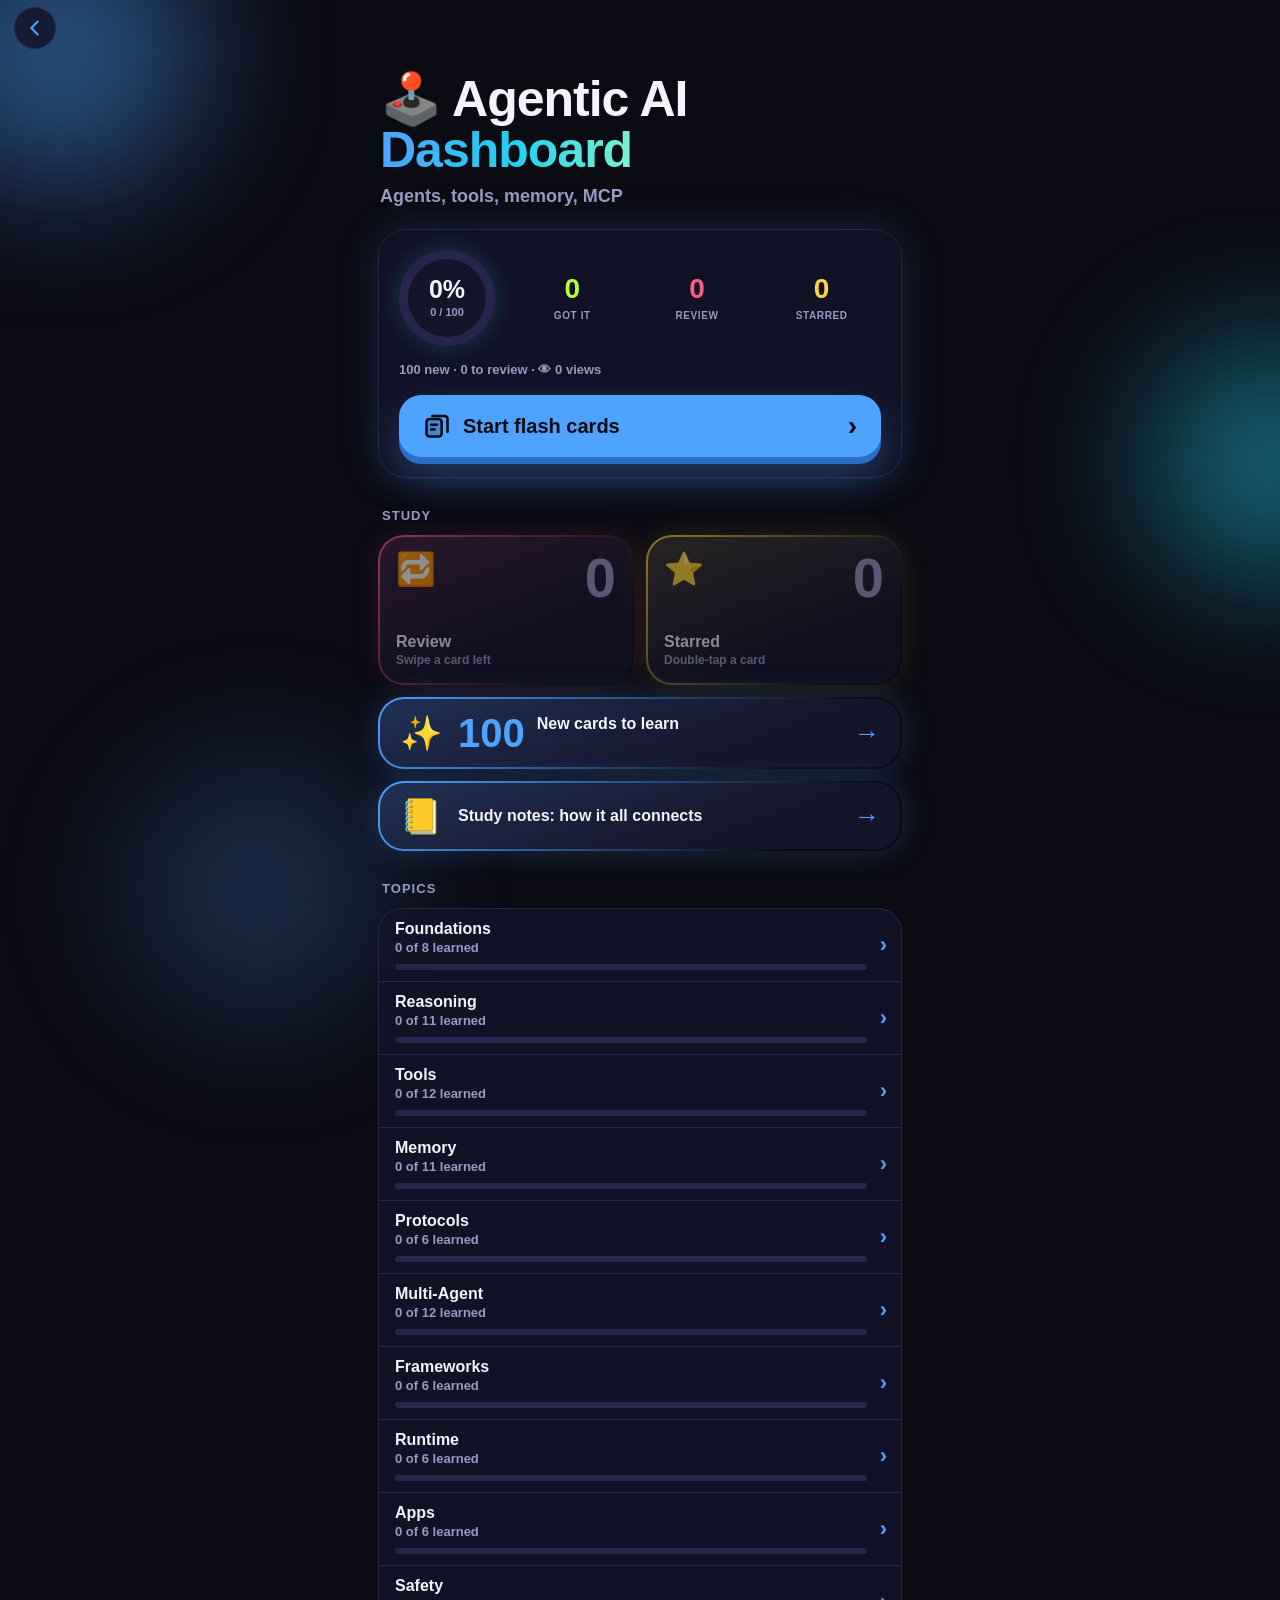
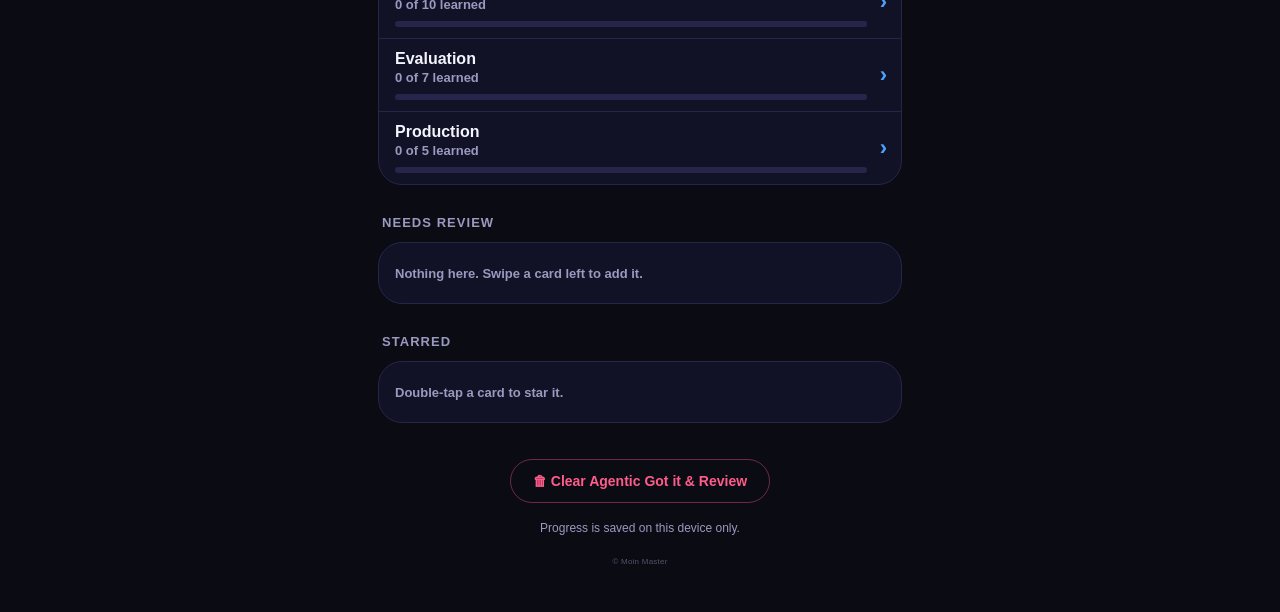
==== commit 8453d2ab: "Enhance content properly" ====
--- a/agentic/index.html
+++ b/agentic/index.html
@@ -10,8 +10,8 @@
   <link rel="manifest" href="../manifest.json">
   <link rel="icon" href="../icon.svg" type="image/svg+xml">
   <link rel="apple-touch-icon" href="../icons/icon-180.png">
-  <link rel="stylesheet" href="../style/style.css?v=27">
-  <link rel="stylesheet" href="../style/hub.css?v=27">
+  <link rel="stylesheet" href="../style/style.css?v=31">
+  <link rel="stylesheet" href="../style/hub.css?v=31">
 </head>
 <body class="hub has-navbar" data-deck="agentic" data-theme="blue">
   <div class="blob b1"></div>
@@ -64,6 +64,11 @@
         <span class="s-mid"><b id="newNum">0</b><span class="s-label">New cards to learn</span></span>
         <span class="s-go">→</span>
       </a>
+      <a id="studyNotes" class="stile wide" href="../notes.html?deck=agentic" style="--c:#4da3ff">
+        <span class="s-emoji">📒</span>
+        <span class="s-mid"><span class="s-label">Study notes: how it all connects</span></span>
+        <span class="s-go">→</span>
+      </a>
     </div>
 
     <h2 class="gh">Topics</h2>
@@ -80,8 +85,8 @@
     <footer class="foot">© Moin Master</footer>
   </main>
 
-  <script src="../data/decks.js?v=27"></script>
-  <script src="../data/agentic.js?v=27"></script>
-  <script src="../js/dashboard.js?v=27"></script>
+  <script src="../data/decks.js?v=31"></script>
+  <script src="../data/agentic.js?v=31"></script>
+  <script src="../js/dashboard.js?v=31"></script>
 </body>
 </html>
--- a/style/style.css
+++ b/style/style.css
@@ -29,6 +29,17 @@
   --ring: #ff7a45;
 }
 
+/* green theme (Java AI) */
+body[data-theme="green"] {
+  --purple: #34d399;
+  --t1: #34d399;
+  --t2: #22d3ee;
+  --t3: #b6ff3b;
+  --cta: #34d399;
+  --cta-dark: #1b9468;
+  --ring: #34d399;
+}
+
 /* blue theme (Agentic AI) */
 body[data-theme="blue"] {
   --purple: #4da3ff;
@@ -132,6 +143,8 @@
 }
 strong { color: var(--yellow); font-weight: 800; }
 .example strong { color: var(--lime); }
+.answer strong { color: var(--yellow); }
+.answer li::before { color: var(--yellow); }
 .example li::before { content: "▸"; position: absolute; left: 0; color: var(--lime); }
 
 .stamp {
